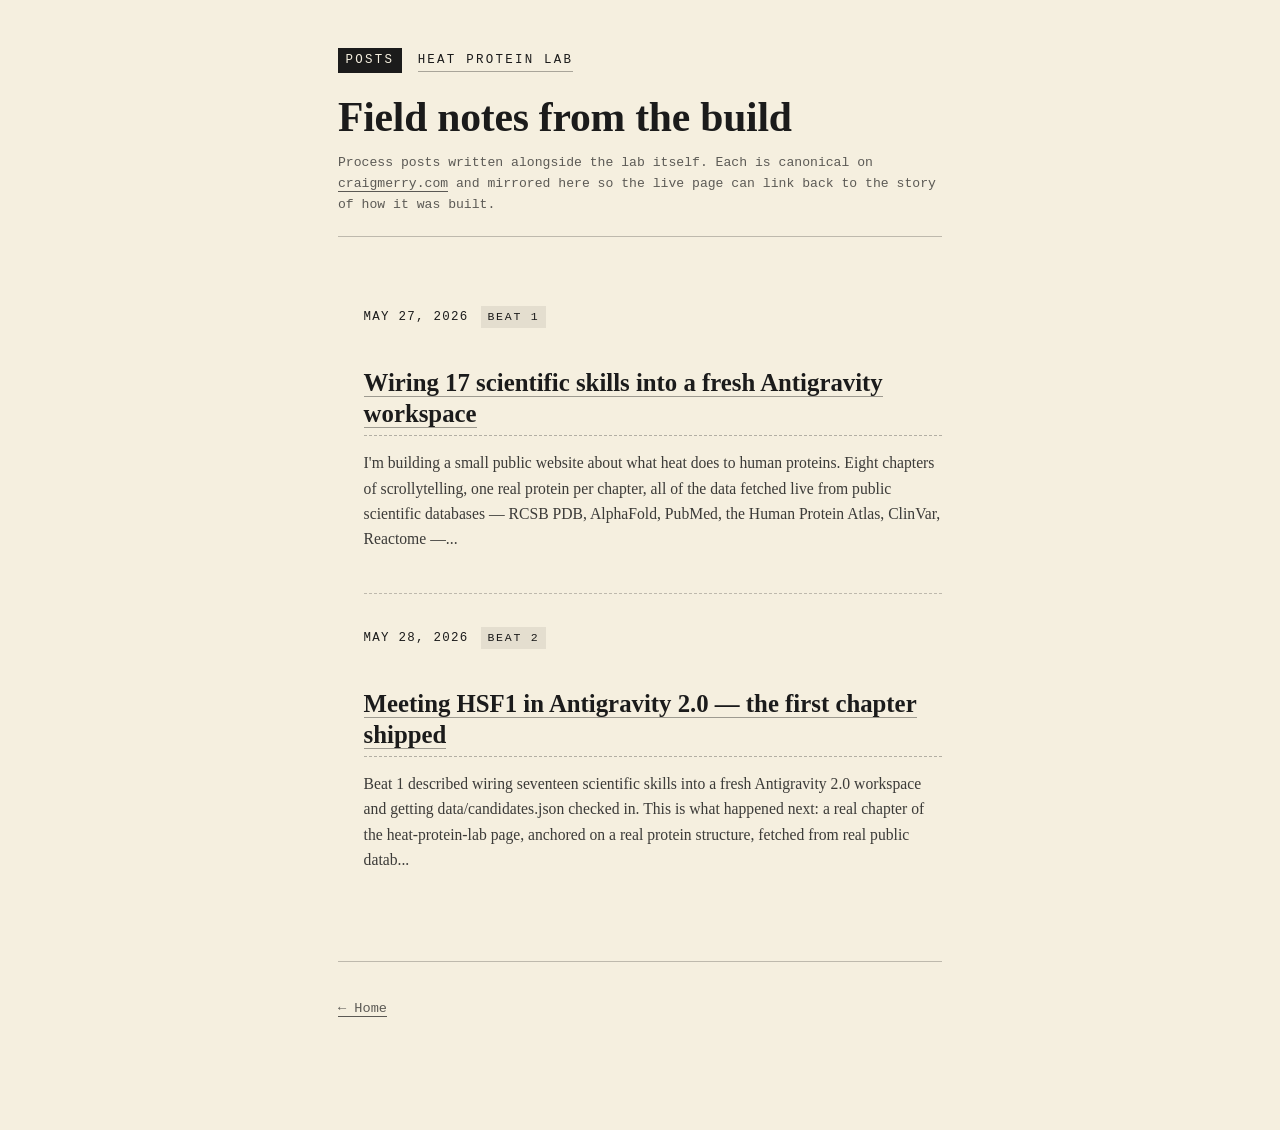
==== posts/index.html @ 75d82271 "site: cross-post blog route at /posts/ mirroring Beat 1 + Beat 2 - scripts/render_posts.py renders D" ====
<!doctype html>
<html lang="en">
  <head>
    <meta charset="utf-8" />
    <meta name="viewport" content="width=device-width, initial-scale=1" />
    <meta name="description" content="DevRel posts written alongside the Heat Protein Lab build — process notes mirrored from craigmerry.com." />
    <meta name="color-scheme" content="light" />
    <title>Posts — Heat Protein Lab</title>
    <link rel="canonical" href="https://heat-protein-lab.pages.dev/posts/" />
    <link rel="icon" type="image/svg+xml" href="/favicon.svg" />
    <link rel="stylesheet" href="/src/styles.css" />
    <link rel="stylesheet" href="/src/post.css" />
  </head>
  <body class="post post--index">
    <header class="post-header">
      <div class="post-header__row">
        <span class="post-header__plate">Posts</span>
        <a class="post-header__home" href="/">Heat Protein Lab</a>
      </div>
      <h1 class="post-title">Field notes from the build</h1>
      <p class="post-meta">
        Process posts written alongside the lab itself. Each is canonical on
        <a href="https://craigmerry.com/blog/">craigmerry.com</a> and mirrored
        here so the live page can link back to the story of how it was built.
      </p>
    </header>

    <article class="post-body">
      <ol class="post-index">
        <li><time datetime="2026-05-27">May 27, 2026</time><span class="post-index__beat">Beat 1</span><h2 class="post-index__title"><a href="/posts/2026-05-25-wiring-17-scientific-skills/">Wiring 17 scientific skills into a fresh Antigravity workspace</a></h2><p class="post-index__excerpt">I&#x27;m building a small public website about what heat does to human proteins. Eight chapters of scrollytelling, one real protein per chapter, all of the data fetched live from public scientific databases — RCSB PDB, AlphaFold, PubMed, the Human Protein Atlas, ClinVar, Reactome —...</p></li>
        <li><time datetime="2026-05-28">May 28, 2026</time><span class="post-index__beat">Beat 2</span><h2 class="post-index__title"><a href="/posts/2026-05-26-meeting-hsf1/">Meeting HSF1 in Antigravity 2.0 — the first chapter shipped</a></h2><p class="post-index__excerpt">Beat 1 described wiring seventeen scientific skills into a fresh Antigravity 2.0 workspace and getting data/candidates.json checked in. This is what happened next: a real chapter of the heat-protein-lab page, anchored on a real protein structure, fetched from real public datab...</p></li>
      </ol>
    </article>

    <footer class="post-footer">
      <p class="post-footer__nav">
        <a href="/">← Home</a>
      </p>
    </footer>
  </body>
</html>
---- src/styles.css ----
/*
 * heat-protein-lab — design tokens + Chapter 1 layout.
 * Tokens follow DESIGN.md. Phase 1 scaffolds Chapter 0 hero + Chapter 1.
 */

:root {
  /* Heat ramp (DESIGN.md § Visual system) */
  --paper: #f5efdf;
  --paper-edge: #e9e0c8;
  --ink: #1b1b1b;
  --ink-soft: #3d3a33;
  --ink-faint: #8a8275;
  --rule: #221a15;

  --heat-37: #4f6b7a;
  --heat-38: #6e7c73;
  --heat-39: #b8a04f;
  --heat-40: #c97a2b;
  --heat-41: #b23a1f;
  --heat-42: #7f1414;
  --heat-44: #1b0707;

  --accent-link: var(--heat-42);
  --accent-link-hover: var(--heat-41);
  --surface-card: #fbf6e8;
  --surface-viewer: #0f1217;

  /* Type */
  --font-display: "GT Sectra Display", "Spectral", "Charter", Georgia, serif;
  --font-body: "Spectral", "Charter", Georgia, serif;
  --font-mono: "IBM Plex Mono", "JetBrains Mono", ui-monospace, "SF Mono",
    Menlo, monospace;
  --font-ui: "Inter", system-ui, -apple-system, "Segoe UI", sans-serif;

  /* Layout */
  --reading-max: 64ch;
  --gutter: clamp(1rem, 4vw, 2rem);
  --section-gap-y: clamp(96px, 12vw, 192px);
  --temp-strip-height: 4px;
}

@media (prefers-reduced-motion: reduce) {
  *,
  *::before,
  *::after {
    animation-duration: 0.01ms !important;
    animation-iteration-count: 1 !important;
    transition-duration: 0.01ms !important;
    scroll-behavior: auto !important;
  }
}

*,
*::before,
*::after {
  box-sizing: border-box;
}

html {
  background: var(--paper);
  color: var(--ink);
  font-family: var(--font-body);
  font-size: 16px;
  line-height: 1.65;
  text-rendering: optimizeLegibility;
  -webkit-font-smoothing: antialiased;
  scroll-behavior: smooth;
}

/* ---------- Skip to content (keyboard accessibility) ---------- */
.skip-link {
  position: absolute;
  top: -100px;
  left: 8px;
  background: var(--ink);
  color: var(--paper);
  padding: 0.5rem 1rem;
  font-family: var(--font-ui);
  font-size: 0.9rem;
  text-decoration: none;
  border-radius: 2px;
  z-index: 200;
  transition: top 240ms cubic-bezier(0.4, 0, 0.2, 1);
}
.skip-link:focus {
  top: 8px;
  outline: 2px solid var(--heat-39);
  outline-offset: 2px;
}

body {
  margin: 0;
  min-height: 100vh;
  font-size: clamp(1.0625rem, 0.95rem + 0.4vw, 1.1875rem);
}

main {
  display: block;
}

a {
  color: var(--accent-link);
  text-decoration: underline;
  text-underline-offset: 2px;
}
a:hover,
a:focus-visible {
  color: var(--accent-link-hover);
}

.mono {
  font-family: var(--font-mono);
  font-size: 0.92em;
  letter-spacing: 0.01em;
}

/* ---------- Persistent global UI: temperature strip ---------- */

.temp-strip {
  position: fixed;
  top: 0;
  left: 0;
  right: 0;
  height: var(--temp-strip-height);
  background: var(--paper-edge);
  z-index: 100;
  pointer-events: none;
}

.temp-strip__fill {
  height: 100%;
  width: var(--fill-width, 5%);
  background: var(--heat-37);
  transition: width 240ms cubic-bezier(0.4, 0, 0.2, 1),
    background 240ms cubic-bezier(0.4, 0, 0.2, 1);
}

.temp-strip__readout {
  position: fixed;
  top: calc(var(--temp-strip-height) + 6px);
  right: var(--gutter);
  font-family: var(--font-mono);
  font-size: 0.75rem;
  color: var(--ink-soft);
  z-index: 100;
  pointer-events: none;
  letter-spacing: 0.04em;
  text-transform: uppercase;
}

/* ---------- Plate corner badge ---------- */

.plate-corner {
  position: fixed;
  bottom: 16px;
  right: var(--gutter);
  font-family: var(--font-mono);
  font-size: 0.75rem;
  letter-spacing: 0.08em;
  text-transform: uppercase;
  color: var(--ink-soft);
  background: var(--surface-card);
  border: 1px solid var(--paper-edge);
  padding: 6px 10px;
  border-radius: 2px;
  z-index: 90;
  user-select: none;
  pointer-events: none;
}

@media (max-width: 480px) {
  .plate-corner {
    display: none;
  }
}

/* ---------- Chapter shell ---------- */

.chapter {
  min-height: 100vh;
  padding: var(--section-gap-y) var(--gutter);
  display: flex;
  align-items: center;
  border-bottom: 1px solid transparent;
}

.chapter:not(:last-of-type) {
  border-bottom-color: var(--paper-edge);
}

.chapter__inner {
  width: 100%;
  max-width: 1440px;
  margin: 0 auto;
  display: grid;
  grid-template-columns: 1fr;
  gap: clamp(24px, 4vw, 48px);
}

@media (min-width: 1024px) {
  .chapter__inner {
    grid-template-columns: 20% minmax(0, 50%) minmax(0, 30%);
    gap: clamp(32px, 4vw, 64px);
    align-items: start;
  }
}

.chapter__inner--stub {
  grid-template-columns: 1fr;
  text-align: left;
  max-width: 80ch;
}

/* Hero chapter is type-only; collapse columns */
.chapter--hero .chapter__inner {
  grid-template-columns: 1fr;
  max-width: 80ch;
}

.eyebrow {
  font-family: var(--font-mono);
  font-size: 0.8125rem;
  letter-spacing: 0.12em;
  text-transform: uppercase;
  color: var(--ink-soft);
  margin: 0 0 1rem 0;
}

.chapter__title {
  font-family: var(--font-display);
  font-weight: 500;
  line-height: 1.05;
  letter-spacing: -0.01em;
  margin: 0 0 1.25rem 0;
  font-size: clamp(1.75rem, 1.2rem + 2vw, 2.625rem);
  color: var(--ink);
}

.chapter__title--hero {
  font-size: clamp(4rem, 3rem + 6vw, 7rem);
  letter-spacing: -0.02em;
  margin-top: 0.5rem;
}

.rule {
  border: 0;
  border-top: 1px solid var(--rule);
  margin: 1.5rem 0 1.5rem 0;
  max-width: 6rem;
}

.lede {
  font-family: var(--font-display);
  font-size: clamp(1.25rem, 1rem + 1vw, 1.5rem);
  line-height: 1.4;
  color: var(--ink);
  margin: 0 0 2rem 0;
  font-style: italic;
}

.body {
  margin: 0 0 1rem 0;
  max-width: var(--reading-max);
}

.body + .body {
  margin-top: 1.25rem;
}

.stub-note {
  color: var(--ink-soft);
  font-style: italic;
}

/* ---------- "What this is not" list ---------- */

.not-list {
  margin: 2rem 0 0 0;
  padding: 1rem 1.25rem;
  border-left: 2px solid var(--rule);
  background: rgba(34, 26, 21, 0.03);
}

.not-list__heading {
  font-family: var(--font-mono);
  font-size: 0.75rem;
  letter-spacing: 0.12em;
  text-transform: uppercase;
  color: var(--ink-soft);
  margin: 0 0 0.5rem 0;
}

.not-list ul {
  margin: 0;
  padding: 0;
  list-style: none;
}

.not-list li {
  font-family: var(--font-mono);
  font-size: 0.92rem;
  color: var(--ink-soft);
  padding: 0.2rem 0;
}

.not-list li::before {
  content: "—";
  color: var(--ink-faint);
  margin-right: 0.6em;
}

/* ---------- Chapter 1 layout pieces ---------- */

.marginalia {
  font-size: 0.9rem;
  color: var(--ink-soft);
}

.marginalia .eyebrow {
  margin-bottom: 0.5rem;
}

.margin-temp {
  font-family: var(--font-mono);
  margin: 0 0 1.5rem 0;
  color: var(--ink-soft);
  letter-spacing: 0.03em;
}

.badge {
  border-top: 1px solid var(--paper-edge);
  border-bottom: 1px solid var(--paper-edge);
  padding: 1rem 0;
  margin-top: 1.5rem;
}

.badge__label {
  font-family: var(--font-mono);
  font-size: 0.75rem;
  letter-spacing: 0.1em;
  text-transform: uppercase;
  color: var(--ink-faint);
  margin: 0 0 0.5rem 0;
}

.badge__body {
  margin: 0 0 0.5rem 0;
  font-size: 0.95rem;
  color: var(--ink);
}

.badge__source {
  margin: 0;
  font-family: var(--font-mono);
  font-size: 0.7rem;
  color: var(--ink-faint);
  letter-spacing: 0.04em;
}

.reading {
  /* explicit max-width to enforce 64ch even at large viewports */
  max-width: var(--reading-max);
}

.figure {
  display: flex;
  justify-content: flex-start;
}

/* Sticky figure on desktop — protein stays visible while reading body text */
@media (min-width: 1024px) {
  .figure {
    position: sticky;
    top: calc(var(--temp-strip-height) + 32px);
    align-self: start;
  }
}

/* Two-figure stack (Ch 2: schematic + viewer) */
.figure--stacked {
  flex-direction: column;
  gap: 24px;
  width: 100%;
}

/* ---------- Schematic card (Ch 2 monomer -> trimer diagram) ---------- */

.schematic-card {
  margin: 0;
  width: 100%;
  max-width: 360px;
  background: var(--surface-card);
  border: 1px solid var(--paper-edge);
  border-radius: 4px;
  padding: 12px 16px 8px;
}

.schematic-banner {
  font-family: var(--font-mono);
  font-size: 0.65rem;
  letter-spacing: 0.12em;
  text-transform: uppercase;
  color: var(--heat-41);
  margin: 0 0 8px 0;
  text-align: center;
  border-bottom: 1px dashed var(--heat-41);
  padding-bottom: 6px;
}

.schematic {
  display: block;
  width: 100%;
  height: auto;
  margin: 0 auto;
}

.schematic__label {
  font-family: var(--font-mono);
  font-size: 9px;
  letter-spacing: 0.04em;
  fill: var(--ink);
}

.schematic__sublabel {
  font-family: var(--font-mono);
  font-size: 8px;
  letter-spacing: 0.04em;
  fill: var(--ink-faint);
}

.schematic__heat {
  fill: var(--heat-41);
  text-transform: uppercase;
  letter-spacing: 0.08em;
}

.schematic-caption {
  margin: 4px 0 0 0;
  font-family: var(--font-mono);
  font-size: 0.7rem;
  color: var(--ink-faint);
  text-align: center;
}

/* Compact variant of the viewer card for when it's stacked below a schematic */
.viewer-card--compact .viewer {
  aspect-ratio: 4 / 3;
}

/* ---------- Chapter 4 centerpiece: scroll-driven denaturation ---------- */

.chapter--centerpiece {
  /* Tall section so we have scroll budget for the sticky stage */
  min-height: 250vh;
  padding: 0 var(--gutter);
  display: block;
  align-items: stretch;
  border-bottom: 1px solid var(--paper-edge);
}

.ch4-sticky {
  position: sticky;
  top: 0;
  height: 100vh;
  display: flex;
  align-items: center;
  justify-content: center;
  padding-top: calc(var(--temp-strip-height) + 16px);
  padding-bottom: 16px;
}

.ch4-stage {
  width: 100%;
  max-width: 1200px;
  display: flex;
  flex-direction: column;
  align-items: center;
}

.ch4-eyebrow {
  margin: 0 0 8px 0;
  text-align: center;
}

.ch4-banner {
  font-family: var(--font-mono);
  font-size: 0.78rem;
  letter-spacing: 0.12em;
  text-transform: uppercase;
  color: var(--paper);
  background: var(--heat-41);
  padding: 6px 16px;
  border-radius: 2px;
  margin: 0 0 14px 0;
  text-align: center;
}

.chapter__title--centerpiece {
  font-size: clamp(2rem, 1.3rem + 2.4vw, 3rem);
  text-align: center;
  margin: 0 0 18px 0;
}

.ch4-row {
  display: grid;
  grid-template-columns: 1fr;
  gap: 24px;
  width: 100%;
  align-items: center;
}

@media (min-width: 1024px) {
  .ch4-row {
    grid-template-columns: minmax(0, 1fr) minmax(0, 360px);
  }
}

.viewer-card--centerpiece {
  margin: 0;
  width: 100%;
  max-width: 560px;
  justify-self: center;
}

.viewer-card--centerpiece .viewer {
  aspect-ratio: 1 / 1;
}

.ch4-side {
  display: flex;
  flex-direction: column;
  gap: 14px;
}

.ch4-temp-readout {
  display: flex;
  align-items: baseline;
  gap: 6px;
  justify-content: center;
}

.ch4-temp-value {
  font-family: var(--font-display);
  font-size: clamp(2.5rem, 2rem + 2vw, 3.6rem);
  line-height: 1;
  color: var(--ink);
  font-variant-numeric: tabular-nums;
  transition: color 240ms cubic-bezier(0.4, 0, 0.2, 1);
}

.ch4-temp-unit {
  font-family: var(--font-display);
  font-size: clamp(1.25rem, 1rem + 0.8vw, 1.6rem);
  color: var(--ink-soft);
}

.ch4-tm-marker {
  text-align: center;
  font-family: var(--font-mono);
  font-size: 0.78rem;
  letter-spacing: 0.06em;
  color: var(--ink-soft);
  border-top: 1px dashed var(--rule);
  padding-top: 6px;
}

.ch4-metrics {
  display: flex;
  flex-direction: column;
  gap: 10px;
}

.metric {
  display: flex;
  flex-direction: column;
  gap: 4px;
}

.metric__row {
  display: flex;
  justify-content: space-between;
  align-items: baseline;
  font-size: 0.82rem;
}

.metric__label {
  font-family: var(--font-mono);
  color: var(--ink-soft);
  letter-spacing: 0.02em;
}

.metric__value {
  color: var(--ink);
  font-variant-numeric: tabular-nums;
}

.metric__bar {
  height: 4px;
  background: var(--paper-edge);
  border-radius: 2px;
  overflow: hidden;
}

.metric__bar-fill {
  height: 100%;
  width: 0%;
  background: var(--heat-37);
  transition: width 240ms cubic-bezier(0.4, 0, 0.2, 1),
    background 240ms cubic-bezier(0.4, 0, 0.2, 1);
}

.ch4-side-note {
  margin: 4px 0 0 0;
  font-family: var(--font-body);
  font-size: 0.85rem;
  line-height: 1.5;
  color: var(--ink-soft);
  font-style: italic;
}

.chapter--ch4-outro .chapter__inner {
  grid-template-columns: 1fr;
  justify-items: center;
}

.chapter--ch4-outro {
  min-height: auto;
  padding-top: 96px;
  padding-bottom: 96px;
}

.reading--centerpiece-outro {
  max-width: var(--reading-max);
}

@media (prefers-reduced-motion: reduce) {
  .ch4-sticky {
    position: static;
    height: auto;
    padding-top: 32px;
    padding-bottom: 32px;
  }
  .chapter--centerpiece {
    min-height: auto;
  }
}

/* ---------- Chapter 5: HPA tissue heatmap ---------- */

.figure--heatmap {
  flex-direction: column;
  width: 100%;
}

.heatmap-card {
  margin: 0;
  width: 100%;
  background: var(--surface-card);
  border: 1px solid var(--paper-edge);
  border-radius: 4px;
  padding: 14px 14px 12px;
}

.heatmap {
  display: grid;
  /* tissue label | three gene cells */
  grid-template-columns: minmax(0, 1fr) 36px 36px 36px;
  gap: 2px 8px;
  align-items: center;
  font-family: var(--font-mono);
  font-size: 0.72rem;
  color: var(--ink);
  width: 100%;
}

.heatmap__loading {
  grid-column: 1 / -1;
  margin: 0;
  color: var(--ink-faint);
  font-style: italic;
  font-family: var(--font-body);
  padding: 1rem 0;
  text-align: center;
}

.heatmap__header {
  display: contents;
}
.heatmap__header > * {
  font-size: 0.72rem;
  letter-spacing: 0.06em;
  text-transform: uppercase;
  color: var(--ink-soft);
  padding-bottom: 6px;
  border-bottom: 1px solid var(--paper-edge);
  text-align: center;
}
.heatmap__header > .heatmap__corner {
  text-align: left;
}

.heatmap__tissue {
  text-align: left;
  padding: 3px 0;
  color: var(--ink);
  letter-spacing: 0.02em;
  /* Wrap long tissue names gracefully */
  overflow-wrap: anywhere;
}

.heatmap__cell {
  width: 100%;
  height: 22px;
  border-radius: 2px;
  display: grid;
  place-items: center;
  font-family: var(--font-mono);
  font-size: 0.62rem;
  letter-spacing: 0.04em;
  border: 1px solid transparent;
  background: var(--paper-edge);
  color: var(--ink-faint);
}

/* Four expression-level steps mapped onto a single warm ramp */
.heatmap__cell[data-level="high"] {
  background: var(--heat-41);
  color: var(--paper);
  font-weight: 600;
}
.heatmap__cell[data-level="medium"] {
  background: var(--heat-40);
  color: var(--paper);
}
.heatmap__cell[data-level="low"] {
  background: #e8c896;
  color: var(--ink-soft);
}
.heatmap__cell[data-level="not detected"] {
  background: var(--paper);
  color: var(--ink-faint);
  border: 1px dashed var(--paper-edge);
}
.heatmap__cell[data-level="n/a"] {
  background: transparent;
  color: var(--ink-faint);
}

.heatmap__group-break {
  grid-column: 1 / -1;
  border-top: 1px dashed var(--paper-edge);
  margin-top: 6px;
  padding-top: 2px;
  font-family: var(--font-mono);
  font-size: 0.65rem;
  letter-spacing: 0.08em;
  text-transform: uppercase;
  color: var(--ink-faint);
}

.heatmap-caption {
  margin: 12px 0 0 0;
  font-family: var(--font-body);
  font-size: 0.78rem;
  font-style: italic;
  color: var(--ink-soft);
  text-align: center;
}

/* ---------- Chapter 6: ClinVar variant cards ---------- */

.chapter--variants .chapter__inner--variants {
  /* Top section: marginalia + reading body only (no figure column).
     Variant grid sits as a full-width block beneath. */
  grid-template-columns: 1fr;
}

@media (min-width: 1024px) {
  .chapter--variants .chapter__inner--variants {
    grid-template-columns: 20% minmax(0, 60%);
    justify-content: start;
  }
}

.ch6-warning {
  margin: 1.5rem 0 0 0;
  padding: 14px 18px;
  background: rgba(178, 58, 31, 0.08);
  border-left: 3px solid var(--heat-41);
  font-family: var(--font-body);
  font-size: 0.95rem;
  color: var(--ink);
  font-style: italic;
}

.variant-grid {
  display: grid;
  grid-template-columns: 1fr;
  gap: 14px;
  margin: 32px auto 0;
  max-width: 1440px;
  padding: 0 var(--gutter);
}

@media (min-width: 720px) {
  .variant-grid {
    grid-template-columns: repeat(2, 1fr);
  }
}
@media (min-width: 1100px) {
  .variant-grid {
    grid-template-columns: repeat(3, 1fr);
  }
}

.variant-grid__loading {
  grid-column: 1 / -1;
  text-align: center;
  color: var(--ink-faint);
  font-style: italic;
  padding: 2rem 0;
}

.variant-card {
  background: var(--surface-card);
  border: 1px solid var(--paper-edge);
  border-radius: 4px;
  padding: 14px 16px 16px;
  display: flex;
  flex-direction: column;
  gap: 8px;
  font-size: 0.85rem;
  line-height: 1.4;
}

.variant-card__row {
  display: flex;
  justify-content: space-between;
  align-items: baseline;
  gap: 10px;
}

.variant-card__gene {
  font-family: var(--font-mono);
  font-size: 1.05rem;
  font-weight: 600;
  letter-spacing: 0.04em;
  color: var(--ink);
}

.variant-card__pill {
  font-family: var(--font-mono);
  font-size: 0.68rem;
  letter-spacing: 0.08em;
  text-transform: uppercase;
  padding: 3px 9px;
  border-radius: 2px;
  background: var(--paper-edge);
  color: var(--ink-soft);
  white-space: nowrap;
}

.variant-card__pill[data-sig="pathogenic"] {
  background: var(--heat-42);
  color: var(--paper);
}
.variant-card__pill[data-sig="likely-pathogenic"] {
  background: var(--heat-41);
  color: var(--paper);
}
.variant-card__pill[data-sig="vus"] {
  background: var(--heat-39);
  color: var(--ink);
}
.variant-card__pill[data-sig="benign"] {
  background: var(--heat-37);
  color: var(--paper);
}
.variant-card__pill[data-sig="conflicting"] {
  background: var(--ink-faint);
  color: var(--paper);
}

.variant-card__hgvs {
  font-family: var(--font-mono);
  font-size: 0.82rem;
  color: var(--ink);
  word-break: break-word;
  overflow-wrap: anywhere;
}

.variant-card__protein {
  font-family: var(--font-mono);
  color: var(--ink-soft);
  font-size: 0.8rem;
}

.variant-card__coord {
  font-family: var(--font-mono);
  color: var(--ink-faint);
  font-size: 0.75rem;
}

.variant-card__stars {
  display: flex;
  align-items: center;
  gap: 6px;
  font-family: var(--font-mono);
  font-size: 0.7rem;
  color: var(--ink-faint);
  letter-spacing: 0.04em;
  text-transform: uppercase;
}

.variant-card__stars-glyph {
  letter-spacing: 0.1em;
  color: var(--heat-39);
  font-size: 0.9rem;
}

.variant-card__citations {
  font-size: 0.78rem;
  color: var(--ink-soft);
  display: flex;
  flex-wrap: wrap;
  gap: 4px 8px;
  align-items: baseline;
}
.variant-card__citations-label {
  font-family: var(--font-mono);
  font-size: 0.65rem;
  letter-spacing: 0.08em;
  text-transform: uppercase;
  color: var(--ink-faint);
}

.variant-card__link {
  margin-top: auto;
  font-family: var(--font-mono);
  font-size: 0.7rem;
  color: var(--accent-link);
}

/* ---------- Chapter 7: Reactome full-bleed pathway ---------- */

.chapter--pathway {
  /* Override the 3-column shell: this chapter is figure-first. */
  display: block;
  padding-top: var(--section-gap-y);
  padding-bottom: var(--section-gap-y);
}

.chapter--pathway__head {
  max-width: 80ch;
  margin: 0 auto 32px;
  text-align: center;
}

.chapter__title--centered {
  text-align: center;
}

.pathway-fullbleed {
  margin: 0 auto;
  max-width: 1440px;
  padding: 0;
  width: 100%;
}

.pathway-card-fullbleed {
  background: var(--paper);
  border: 1px solid var(--paper-edge);
  border-radius: 4px;
  padding: 8px;
  box-shadow: 0 12px 36px -16px rgba(34, 26, 21, 0.25),
    0 1px 0 var(--paper-edge);
  overflow: auto;            /* horizontal scroll on small screens */
  -webkit-overflow-scrolling: touch;
}

.pathway-image {
  display: block;
  width: 100%;
  height: auto;
  min-width: 720px;          /* keep labels legible; user scrolls horizontally if narrower */
  max-width: 100%;
  background: var(--paper);
}

@media (min-width: 720px) {
  .pathway-image {
    min-width: 0;
  }
}

.pathway-fullbleed-caption {
  margin: 14px auto 0;
  max-width: 80ch;
  text-align: center;
  font-family: var(--font-body);
  font-size: 0.82rem;
  font-style: italic;
  color: var(--ink-soft);
  line-height: 1.5;
  padding: 0 var(--gutter);
}

.chapter--pathway__body {
  margin-top: 40px;
}

.chapter--pathway__body .chapter__inner {
  grid-template-columns: 1fr;
  justify-items: center;
}

.reading--pathway {
  max-width: var(--reading-max);
}

/* ---------- Chapter 8: WBGT -> core temperature bridge ---------- */

.chapter--bridge {
  display: block;
  padding-top: var(--section-gap-y);
  padding-bottom: var(--section-gap-y);
}

.chapter__inner--bridge {
  grid-template-columns: 1fr;
  max-width: 1200px;
  margin: 0 auto;
}

.bridge-head {
  max-width: 80ch;
  margin: 0 auto 32px;
  text-align: center;
}

.bridge-intro {
  margin: 0 auto 1rem;
  max-width: var(--reading-max);
  text-align: left;
}

.ch8-warning {
  margin: 1rem auto 0;
  max-width: var(--reading-max);
  padding: 12px 16px;
  background: rgba(178, 58, 31, 0.08);
  border-left: 3px solid var(--heat-41);
  font-family: var(--font-body);
  font-size: 0.95rem;
  color: var(--ink);
  font-style: italic;
  text-align: left;
}

.bridge-pane {
  display: grid;
  grid-template-columns: 1fr;
  gap: 32px;
  margin-top: 24px;
}

@media (min-width: 880px) {
  .bridge-pane {
    grid-template-columns: minmax(0, 320px) minmax(0, 1fr);
    align-items: start;
  }
}

.bridge-controls {
  background: var(--surface-card);
  border: 1px solid var(--paper-edge);
  border-radius: 4px;
  padding: 16px 18px;
  display: flex;
  flex-direction: column;
  gap: 16px;
}

.bridge-input {
  display: grid;
  grid-template-columns: 1fr auto;
  align-items: baseline;
  gap: 4px 8px;
}

.bridge-input label {
  grid-column: 1 / -1;
  font-family: var(--font-mono);
  font-size: 0.72rem;
  letter-spacing: 0.08em;
  text-transform: uppercase;
  color: var(--ink-soft);
}

.bridge-input input[type="range"] {
  width: 100%;
  grid-column: 1 / 2;
  accent-color: var(--heat-41);
}

.bridge-input output {
  font-family: var(--font-mono);
  font-size: 0.9rem;
  color: var(--ink);
  text-align: right;
  min-width: 3.5em;
}

.bridge-input select {
  grid-column: 1 / -1;
  font-family: var(--font-mono);
  font-size: 0.85rem;
  padding: 6px 8px;
  background: var(--paper);
  border: 1px solid var(--paper-edge);
  border-radius: 2px;
  color: var(--ink);
}

.bridge-readout {
  border-top: 1px dashed var(--paper-edge);
  margin: 4px 0 0 0;
  padding-top: 10px;
  display: flex;
  flex-direction: column;
  gap: 2px;
}

.bridge-readout__label {
  font-family: var(--font-mono);
  font-size: 0.68rem;
  letter-spacing: 0.08em;
  text-transform: uppercase;
  color: var(--ink-faint);
}

.bridge-readout__value {
  font-family: var(--font-display);
  font-size: 1.85rem;
  line-height: 1;
  color: var(--ink);
  font-variant-numeric: tabular-nums;
}

.bridge-state {
  margin: 0;
  font-family: var(--font-mono);
  font-size: 0.78rem;
  color: var(--ink-soft);
  font-style: italic;
}

.bridge-state[data-strain="extreme"] {
  color: var(--heat-42);
  font-weight: 600;
  font-style: normal;
}

.bridge-state[data-strain="high"] {
  color: var(--heat-41);
}

.bridge-chart-wrap {
  display: flex;
  flex-direction: column;
  gap: 8px;
}

.bridge-chart {
  width: 100%;
  height: auto;
  background: var(--surface-card);
  border: 1px solid var(--paper-edge);
  border-radius: 4px;
}

.bridge-chart-caption {
  margin: 0;
  font-family: var(--font-body);
  font-size: 0.78rem;
  color: var(--ink-soft);
  font-style: italic;
  text-align: center;
}

.bridge-chart .axis-line {
  stroke: var(--rule);
  stroke-width: 1;
}
.bridge-chart .axis-label {
  font-family: var(--font-mono);
  font-size: 9px;
  letter-spacing: 0.04em;
  fill: var(--ink-soft);
}
.bridge-chart .threshold-line {
  stroke: var(--ink-faint);
  stroke-width: 1;
  stroke-dasharray: 4 4;
}
.bridge-chart .threshold-label {
  font-family: var(--font-mono);
  font-size: 9px;
  fill: var(--ink-faint);
}
.bridge-chart .curve {
  fill: none;
  stroke: var(--heat-41);
  stroke-width: 2.5;
  stroke-linecap: round;
  stroke-linejoin: round;
}
.bridge-chart .crossing-dot {
  fill: var(--heat-42);
  stroke: var(--paper);
  stroke-width: 1.5;
}

.colophon-extra {
  margin-top: 64px;
  padding-top: 32px;
  border-top: 1px solid var(--paper-edge);
}

.chapter--bridge .colophon-extra .chapter__inner {
  grid-template-columns: 1fr;
  justify-items: center;
}

.reading--colophon {
  max-width: var(--reading-max);
  text-align: center;
}

/* ---------- Pathway snippet (Ch 3 mini-Reactome) ---------- */

.pathway-snippet {
  margin: 0;
  width: 100%;
  max-width: 360px;
  background: var(--surface-card);
  border: 1px solid var(--paper-edge);
  border-radius: 4px;
  padding: 12px 16px 12px;
}

.pathway-svg {
  display: block;
  width: 100%;
  height: auto;
  margin: 0 auto;
}

.pathway-label {
  font-family: var(--font-mono);
  font-size: 10px;
  letter-spacing: 0.04em;
  fill: var(--ink);
}

.pathway-label--inverted {
  fill: var(--paper);
  font-weight: 600;
}

.pathway-sublabel {
  font-family: var(--font-mono);
  font-size: 8px;
  letter-spacing: 0.04em;
  fill: var(--ink-faint);
}

.pathway-caption {
  margin: 8px 0 0 0;
  font-family: var(--font-body);
  font-size: 0.78rem;
  line-height: 1.45;
  color: var(--ink-soft);
  font-style: italic;
}

.pathway-caption .mono {
  font-style: normal;
  font-size: 0.85em;
  color: var(--ink);
}

/* ---------- Protein viewer card ---------- */

.viewer-card {
  margin: 0;
  width: 100%;
  max-width: 360px;
  background: var(--surface-viewer);
  border-radius: 4px;
  overflow: hidden;
  box-shadow: 0 6px 24px -8px rgba(34, 26, 21, 0.25),
    0 1px 0 var(--paper-edge);
  transition: box-shadow 240ms cubic-bezier(0.4, 0, 0.2, 1),
    transform 240ms cubic-bezier(0.4, 0, 0.2, 1);
}

.viewer-card:hover {
  box-shadow: 0 10px 32px -8px rgba(34, 26, 21, 0.32),
    0 1px 0 var(--paper-edge);
  transform: translateY(-1px);
}

.viewer {
  position: relative;
  width: 100%;
  aspect-ratio: 1 / 1;
  background: var(--surface-viewer);
  overflow: hidden;
}

.viewer canvas {
  display: block;
}

.viewer__loading {
  position: absolute;
  inset: 0;
  display: grid;
  place-items: center;
  margin: 0;
  font-family: var(--font-mono);
  font-size: 0.75rem;
  color: #d9d2bb;
  letter-spacing: 0.08em;
  text-transform: uppercase;
  pointer-events: none;
}

.viewer-card__caption {
  display: flex;
  justify-content: space-between;
  align-items: center;
  gap: 1rem;
  padding: 8px 12px;
  background: var(--surface-viewer);
  color: #d9d2bb;
  font-family: var(--font-mono);
  font-size: 0.7rem;
  letter-spacing: 0.04em;
}

.viewer-card__pdb-link {
  color: #d9d2bb;
  text-decoration: none;
  border-bottom: 1px solid transparent;
  transition: border-color 160ms ease, color 160ms ease;
}
.viewer-card__pdb-link:hover,
.viewer-card__pdb-link:focus-visible {
  color: #f5efdf;
  border-bottom-color: #d9d2bb;
}

.viewer-card__source {
  color: #8d8674;
}

/* ---------- Citation block ---------- */

.citations {
  margin-top: 2rem;
  border-top: 1px solid var(--paper-edge);
  padding-top: 1rem;
}

.citations > summary {
  cursor: pointer;
  font-family: var(--font-mono);
  font-size: 0.85rem;
  letter-spacing: 0.04em;
  color: var(--ink-soft);
  list-style: none;
  display: flex;
  justify-content: space-between;
  align-items: center;
}

.citations > summary::after {
  content: "▾";
  color: var(--ink-faint);
  font-size: 0.9em;
  display: inline-block;
  transition: transform 240ms cubic-bezier(0.4, 0, 0.2, 1);
}

.citations[open] > summary::after {
  transform: rotate(180deg);
}

.citations__list {
  list-style: none;
  padding: 1rem 0 0 0;
  margin: 0;
}

.citations__list li {
  padding: 0.85rem 0;
  border-top: 1px solid var(--paper-edge);
  font-size: 0.95rem;
  line-height: 1.55;
}

.citations__list li:first-child {
  border-top: 0;
}

.citation__authors {
  font-style: italic;
  color: var(--ink-soft);
}
.citation__title {
  font-style: italic;
  color: var(--ink);
}
.citation__journal {
  font-variant-caps: small-caps;
  letter-spacing: 0.03em;
  color: var(--ink-soft);
}
.citation__pmid {
  font-family: var(--font-mono);
  font-size: 0.85em;
  margin-left: 0.5em;
}

.citations__loading {
  color: var(--ink-faint);
  font-style: italic;
}

.citations__error {
  color: var(--heat-41);
  font-family: var(--font-mono);
  font-size: 0.85em;
}

/* ---------- Footer / colophon ---------- */

.colophon {
  padding: 2rem var(--gutter) 3rem;
  border-top: 1px solid var(--paper-edge);
  color: var(--ink-faint);
  font-family: var(--font-mono);
  font-size: 0.75rem;
  letter-spacing: 0.04em;
  text-align: center;
}

.colophon p {
  margin: 0.5rem 0;
}

/* ---------- Stub chapter styling (distinguishable from Ch 1) ---------- */

.chapter--stub {
  min-height: 60vh;
}

.chapter--stub .chapter__title {
  font-size: clamp(1.5rem, 1rem + 1.5vw, 2rem);
  color: var(--ink-soft);
}
---- src/post.css ----
/* Surveyor's-notebook post styling. Inherits design tokens from styles.css. */

body.post {
  background: var(--paper, #F5EFDF);
  color: var(--ink, #1B1B1B);
  font-family: "Spectral", "Georgia", "Times New Roman", serif;
  line-height: 1.62;
  max-width: 72ch;
  margin: 0 auto;
  padding: clamp(1.5rem, 5vw, 3rem) clamp(1rem, 4vw, 2.5rem) 6rem;
}

.skip-link {
  position: absolute;
  left: -9999px;
}
.skip-link:focus {
  position: static;
  display: inline-block;
  background: var(--ink);
  color: var(--paper);
  padding: 0.4em 0.8em;
}

.post-header {
  border-bottom: 1px solid color-mix(in srgb, var(--ink) 25%, transparent);
  margin-bottom: 2.5rem;
  padding-bottom: 1.25rem;
}

.post-header__row {
  display: flex;
  align-items: baseline;
  gap: 1rem;
  font-family: "IBM Plex Mono", "Menlo", monospace;
  font-size: 0.78rem;
  letter-spacing: 0.18em;
  text-transform: uppercase;
  margin-bottom: 1.25rem;
  flex-wrap: wrap;
}

.post-header__plate {
  background: var(--ink);
  color: var(--paper);
  padding: 0.2em 0.6em;
}

.post-header__home,
.post-header__index {
  color: var(--ink);
  text-decoration: none;
  border-bottom: 1px solid color-mix(in srgb, var(--ink) 35%, transparent);
}
.post-header__home:hover,
.post-header__index:hover {
  border-bottom-color: var(--ink);
}

.post-title {
  font-size: clamp(1.85rem, 4.2vw, 2.6rem);
  line-height: 1.18;
  font-weight: 600;
  margin: 0 0 0.6rem;
  letter-spacing: -0.005em;
}

.post-meta {
  font-family: "IBM Plex Mono", "Menlo", monospace;
  font-size: 0.82rem;
  color: color-mix(in srgb, var(--ink) 70%, transparent);
  margin: 0;
}
.post-meta a {
  color: inherit;
  border-bottom: 1px solid currentColor;
  text-decoration: none;
}

.post-body {
  font-size: 1.05rem;
}
.post-body p {
  margin: 0 0 1.05rem;
}

.post-body h2 {
  font-family: "Spectral", "Georgia", serif;
  font-weight: 600;
  font-size: 1.55rem;
  margin: 2.5rem 0 0.9rem;
  line-height: 1.25;
  border-bottom: 1px dashed color-mix(in srgb, var(--ink) 30%, transparent);
  padding-bottom: 0.3rem;
}
.post-body h3 {
  font-size: 1.18rem;
  margin: 1.8rem 0 0.6rem;
  font-weight: 600;
}

.post-body a {
  color: var(--ink);
  text-decoration: none;
  border-bottom: 1px solid color-mix(in srgb, var(--ink) 45%, transparent);
}
.post-body a:hover {
  border-bottom-color: var(--ink);
}

.post-body code {
  font-family: "IBM Plex Mono", "Menlo", monospace;
  font-size: 0.92em;
  background: color-mix(in srgb, var(--ink) 6%, var(--paper));
  padding: 0.05em 0.32em;
  border-radius: 2px;
}

.post-body pre {
  background: color-mix(in srgb, var(--ink) 6%, var(--paper));
  border-left: 3px solid color-mix(in srgb, var(--ink) 30%, transparent);
  padding: 0.85rem 1rem;
  overflow-x: auto;
  font-size: 0.88rem;
  line-height: 1.45;
  margin: 1.2rem 0;
}
.post-body pre code {
  background: transparent;
  padding: 0;
}

.post-body blockquote {
  border-left: 3px solid color-mix(in srgb, var(--ink) 35%, transparent);
  margin: 1.2rem 0;
  padding: 0.1rem 0 0.1rem 1rem;
  color: color-mix(in srgb, var(--ink) 80%, transparent);
  font-style: italic;
}

.post-body ul,
.post-body ol {
  padding-left: 1.6rem;
  margin: 0 0 1.05rem;
}
.post-body li {
  margin: 0.25rem 0;
}

.post-body img,
.post-body figure {
  max-width: 100%;
  margin: 1.5rem 0;
}
.post-body figure {
  font-family: "IBM Plex Mono", "Menlo", monospace;
  font-size: 0.78rem;
  color: color-mix(in srgb, var(--ink) 65%, transparent);
}
.post-body figcaption {
  margin-top: 0.4rem;
  letter-spacing: 0.04em;
}

.post-body hr {
  border: 0;
  border-top: 1px dashed color-mix(in srgb, var(--ink) 30%, transparent);
  margin: 2.2rem 0;
}

.post-body .footnote-ref,
.post-body sup {
  font-family: "IBM Plex Mono", "Menlo", monospace;
  font-size: 0.7em;
}

.post-body .footnote,
.post-body div.footnote {
  font-size: 0.85rem;
  border-top: 1px dashed color-mix(in srgb, var(--ink) 30%, transparent);
  margin-top: 2.5rem;
  padding-top: 0.8rem;
}
.post-body .footnote ol {
  padding-left: 1.4rem;
}

.post-footer {
  border-top: 1px solid color-mix(in srgb, var(--ink) 25%, transparent);
  margin-top: 3rem;
  padding-top: 1.25rem;
  font-family: "IBM Plex Mono", "Menlo", monospace;
  font-size: 0.85rem;
  color: color-mix(in srgb, var(--ink) 70%, transparent);
}
.post-footer a {
  color: inherit;
  border-bottom: 1px solid currentColor;
  text-decoration: none;
}
.post-footer__nav {
  margin-top: 1rem;
}

/* Index page */
.post-index {
  list-style: none;
  padding: 0;
  margin: 0;
}
.post-index li {
  padding: 1.5rem 0;
  border-bottom: 1px dashed color-mix(in srgb, var(--ink) 25%, transparent);
}
.post-index li:last-child {
  border-bottom: 0;
}
.post-index time {
  font-family: "IBM Plex Mono", "Menlo", monospace;
  font-size: 0.78rem;
  letter-spacing: 0.1em;
  text-transform: uppercase;
  margin-right: 0.8rem;
}
.post-index__beat {
  display: inline-block;
  font-family: "IBM Plex Mono", "Menlo", monospace;
  font-size: 0.72rem;
  letter-spacing: 0.15em;
  text-transform: uppercase;
  background: color-mix(in srgb, var(--ink) 8%, var(--paper));
  padding: 0.15em 0.55em;
}
.post-index__title {
  font-size: 1.35rem;
  font-weight: 600;
  margin: 0.5rem 0 0.4rem;
}
.post-index__title a {
  color: var(--ink);
  text-decoration: none;
  border-bottom: 1px solid color-mix(in srgb, var(--ink) 40%, transparent);
}
.post-index__excerpt {
  margin: 0;
  font-size: 0.98rem;
  color: color-mix(in srgb, var(--ink) 85%, transparent);
}

@media (max-width: 480px) {
  body.post {
    padding: 1.25rem 1rem 4rem;
  }
  .post-header__row {
    flex-direction: column;
    align-items: flex-start;
    gap: 0.5rem;
  }
}

@media (prefers-reduced-motion: reduce) {
  * { transition: none !important; animation: none !important; }
}
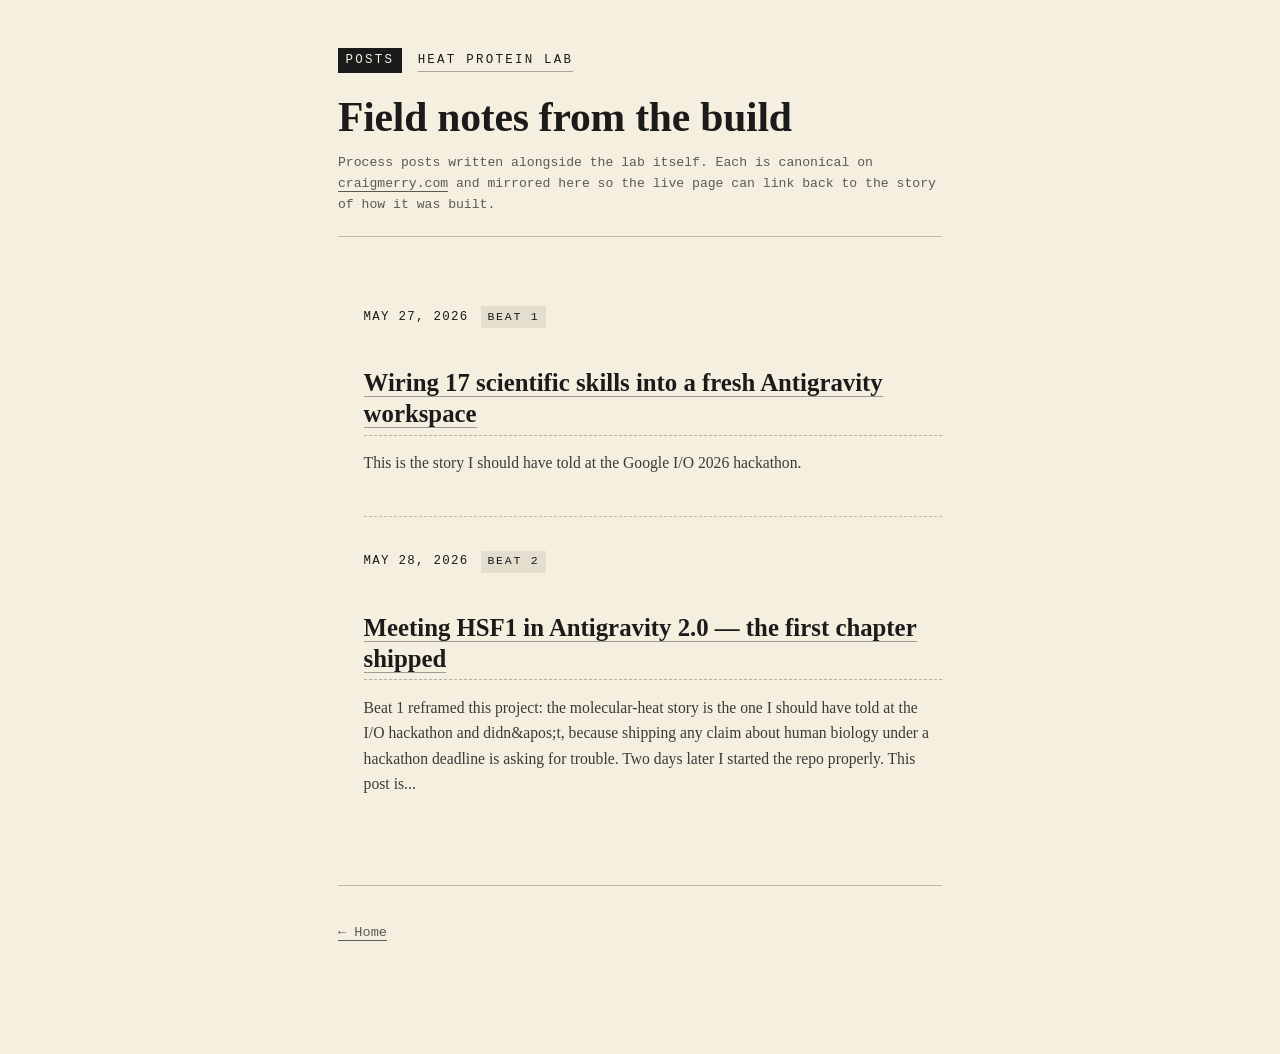
==== commit 747905e3: "devrel: reframe Beat 1+2, capture live-site screenshots, mirror /posts/ DevRel pass 1 (reframe): - B" ====
--- a/posts/index.html
+++ b/posts/index.html
@@ -27,8 +27,8 @@
 
     <article class="post-body">
       <ol class="post-index">
-        <li><time datetime="2026-05-27">May 27, 2026</time><span class="post-index__beat">Beat 1</span><h2 class="post-index__title"><a href="/posts/2026-05-25-wiring-17-scientific-skills/">Wiring 17 scientific skills into a fresh Antigravity workspace</a></h2><p class="post-index__excerpt">I&#x27;m building a small public website about what heat does to human proteins. Eight chapters of scrollytelling, one real protein per chapter, all of the data fetched live from public scientific databases — RCSB PDB, AlphaFold, PubMed, the Human Protein Atlas, ClinVar, Reactome —...</p></li>
-        <li><time datetime="2026-05-28">May 28, 2026</time><span class="post-index__beat">Beat 2</span><h2 class="post-index__title"><a href="/posts/2026-05-26-meeting-hsf1/">Meeting HSF1 in Antigravity 2.0 — the first chapter shipped</a></h2><p class="post-index__excerpt">Beat 1 described wiring seventeen scientific skills into a fresh Antigravity 2.0 workspace and getting data/candidates.json checked in. This is what happened next: a real chapter of the heat-protein-lab page, anchored on a real protein structure, fetched from real public datab...</p></li>
+        <li><time datetime="2026-05-27">May 27, 2026</time><span class="post-index__beat">Beat 1</span><h2 class="post-index__title"><a href="/posts/2026-05-25-wiring-17-scientific-skills/">Wiring 17 scientific skills into a fresh Antigravity workspace</a></h2><p class="post-index__excerpt">This is the story I should have told at the Google I/O 2026 hackathon.</p></li>
+        <li><time datetime="2026-05-28">May 28, 2026</time><span class="post-index__beat">Beat 2</span><h2 class="post-index__title"><a href="/posts/2026-05-26-meeting-hsf1/">Meeting HSF1 in Antigravity 2.0 — the first chapter shipped</a></h2><p class="post-index__excerpt">Beat 1 reframed this project: the molecular-heat story is the one I should have told at the I/O hackathon and didn&amp;apos;t, because shipping any claim about human biology under a hackathon deadline is asking for trouble. Two days later I started the repo properly. This post is...</p></li>
       </ol>
     </article>
 
--- a/src/styles.css
+++ b/src/styles.css
@@ -138,7 +138,7 @@
 .temp-strip__readout {
   position: fixed;
   top: calc(var(--temp-strip-height) + 6px);
-  right: var(--gutter);
+  right: calc(var(--gutter) + 88px); /* leave room for unit-toggle */
   font-family: var(--font-mono);
   font-size: 0.75rem;
   color: var(--ink-soft);
@@ -146,6 +146,57 @@
   pointer-events: none;
   letter-spacing: 0.04em;
   text-transform: uppercase;
+}
+
+/* ---------- Celsius / Fahrenheit toggle ---------- */
+.unit-toggle {
+  position: fixed;
+  top: calc(var(--temp-strip-height) + 6px);
+  right: var(--gutter);
+  z-index: 101;
+  display: inline-flex;
+  align-items: stretch;
+  font-family: var(--font-mono);
+  font-size: 0.72rem;
+  border: 1px solid var(--paper-edge);
+  background: var(--surface-card);
+  border-radius: 999px;
+  overflow: hidden;
+  user-select: none;
+}
+.unit-toggle__btn {
+  appearance: none;
+  border: 0;
+  background: transparent;
+  color: var(--ink-soft);
+  cursor: pointer;
+  padding: 4px 10px;
+  font: inherit;
+  letter-spacing: 0.04em;
+  transition: background 0.14s ease, color 0.14s ease;
+}
+.unit-toggle__btn:hover {
+  color: var(--ink);
+}
+.unit-toggle__btn[aria-pressed="true"] {
+  background: var(--ink);
+  color: var(--paper);
+}
+.unit-toggle__btn:focus-visible {
+  outline: 2px solid var(--heat-39);
+  outline-offset: 2px;
+}
+
+@media (max-width: 480px) {
+  .unit-toggle {
+    font-size: 0.65rem;
+  }
+  .unit-toggle__btn {
+    padding: 4px 8px;
+  }
+  .temp-strip__readout {
+    right: calc(var(--gutter) + 76px);
+  }
 }
 
 /* ---------- Plate corner badge ---------- */
@@ -178,6 +229,7 @@
 
 .chapter {
   min-height: 100vh;
+  min-height: 100dvh;
   padding: var(--section-gap-y) var(--gutter);
   display: flex;
   align-items: center;
@@ -976,15 +1028,94 @@
     0 1px 0 var(--paper-edge);
   overflow: auto;            /* horizontal scroll on small screens */
   -webkit-overflow-scrolling: touch;
-}
-
-.pathway-image {
+  transition: box-shadow 0.18s ease, outline 0.18s ease;
+}
+
+.pathway-card-fullbleed--hover {
+  outline: 2px solid var(--heat-39, #C9A95C);
+  outline-offset: 4px;
+  box-shadow: 0 12px 36px -10px rgba(34, 26, 21, 0.35),
+    0 1px 0 var(--paper-edge);
+}
+
+/* Hint on mobile that the diagram scrolls horizontally inside its card. */
+@media (max-width: 720px) {
+  .pathway-card-fullbleed::after {
+    content: "↔ swipe to see the full diagram";
+    display: block;
+    text-align: center;
+    font-family: var(--font-mono);
+    font-size: 0.7rem;
+    letter-spacing: 0.08em;
+    color: var(--ink-soft);
+    padding: 4px 0 0;
+  }
+}
+
+/* Universal keyboard-focus ring on interactive elements without one. */
+a:focus-visible,
+button:focus-visible,
+[role="button"]:focus-visible,
+input:focus-visible,
+select:focus-visible,
+textarea:focus-visible {
+  outline: 2px solid var(--heat-39);
+  outline-offset: 2px;
+}
+
+.pathway-image,
+.pathway-svg-inline {
   display: block;
   width: 100%;
   height: auto;
   min-width: 720px;          /* keep labels legible; user scrolls horizontally if narrower */
   max-width: 100%;
   background: var(--paper);
+}
+
+/* Jump-nav chips below the pathway diagram */
+.pathway-jumpnav {
+  display: flex;
+  flex-wrap: wrap;
+  align-items: center;
+  gap: 0.5rem 0.75rem;
+  justify-content: center;
+  max-width: 80ch;
+  margin: 16px auto 0;
+  padding: 0 var(--gutter);
+  font-family: var(--font-body);
+  font-size: 0.85rem;
+  color: var(--ink-soft);
+}
+
+.pathway-jumpnav__label {
+  font-style: italic;
+}
+
+.pathway-chip {
+  display: inline-flex;
+  align-items: baseline;
+  gap: 0.35rem;
+  padding: 0.25rem 0.65rem;
+  background: color-mix(in srgb, var(--ink) 6%, var(--paper));
+  border: 1px solid var(--paper-edge);
+  border-radius: 999px;
+  color: var(--ink);
+  font-family: var(--font-mono);
+  font-size: 0.8rem;
+  text-decoration: none;
+  transition: background 0.14s ease, border-color 0.14s ease;
+}
+.pathway-chip:hover,
+.pathway-chip:focus-visible {
+  background: color-mix(in srgb, var(--ink) 14%, var(--paper));
+  border-color: var(--ink);
+  outline: none;
+}
+.pathway-chip__hint {
+  font-size: 0.72rem;
+  color: var(--ink-soft);
+  letter-spacing: 0.04em;
 }
 
 @media (min-width: 720px) {
@@ -1101,6 +1232,7 @@
   width: 100%;
   grid-column: 1 / 2;
   accent-color: var(--heat-41);
+  min-height: 44px; /* meet WCAG 2.5.5 / mobile touch target */
 }
 
 .bridge-input output {
@@ -1115,7 +1247,8 @@
   grid-column: 1 / -1;
   font-family: var(--font-mono);
   font-size: 0.85rem;
-  padding: 6px 8px;
+  padding: 10px 12px;
+  min-height: 44px; /* meet WCAG 2.5.5 / mobile touch target */
   background: var(--paper);
   border: 1px solid var(--paper-edge);
   border-radius: 2px;
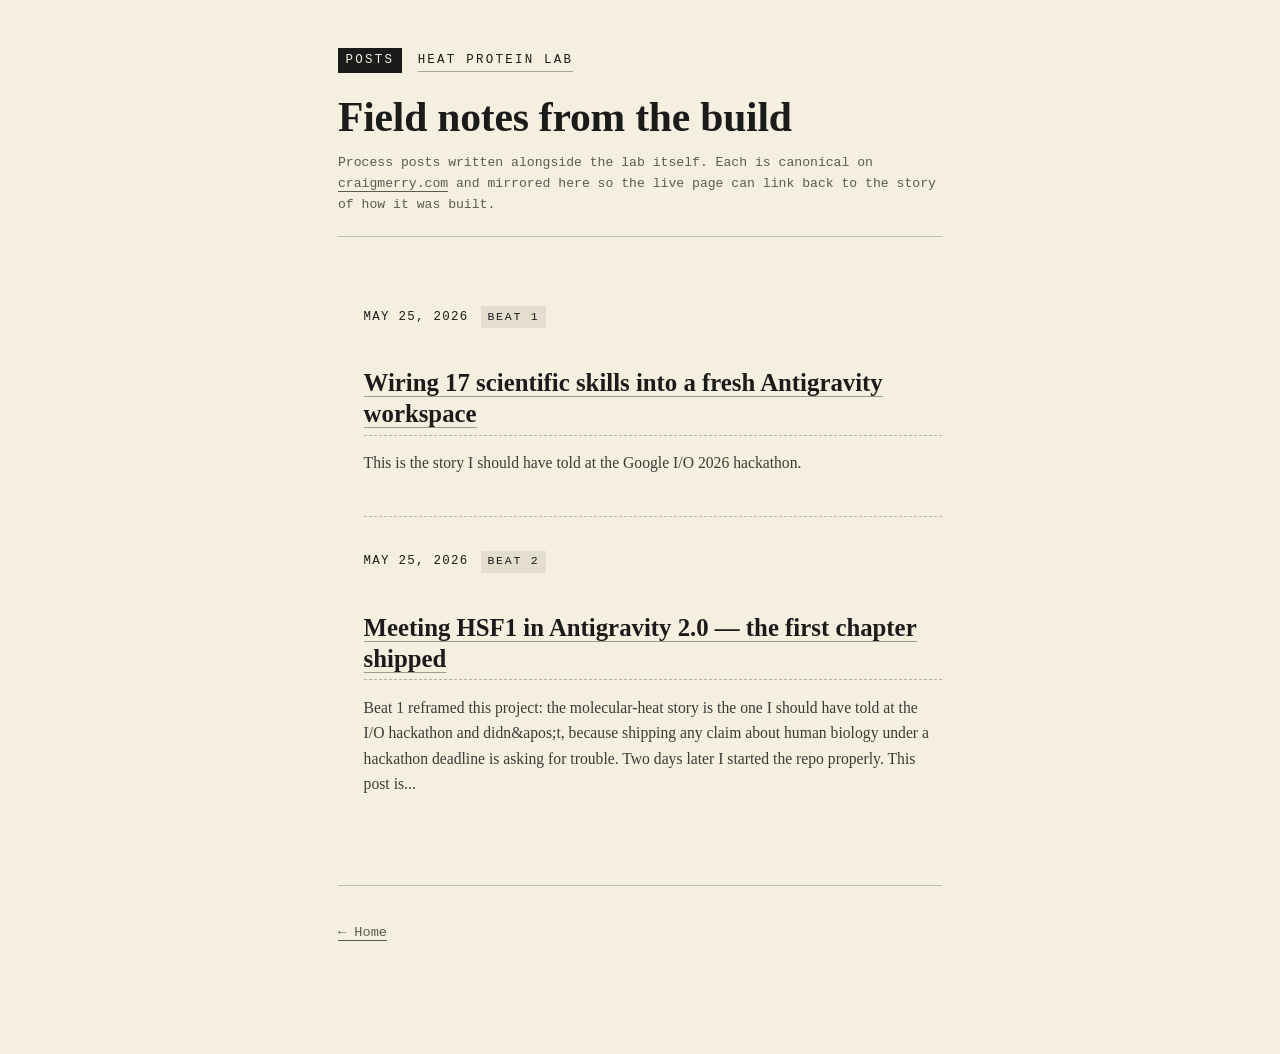
==== commit ac37b6cc: "devrel: publish Beat 1 + Beat 2 today (2026-05-25) Override of the DEVREL.md 48-hour sit-cadence — o" ====
--- a/posts/index.html
+++ b/posts/index.html
@@ -27,8 +27,8 @@
 
     <article class="post-body">
       <ol class="post-index">
-        <li><time datetime="2026-05-27">May 27, 2026</time><span class="post-index__beat">Beat 1</span><h2 class="post-index__title"><a href="/posts/2026-05-25-wiring-17-scientific-skills/">Wiring 17 scientific skills into a fresh Antigravity workspace</a></h2><p class="post-index__excerpt">This is the story I should have told at the Google I/O 2026 hackathon.</p></li>
-        <li><time datetime="2026-05-28">May 28, 2026</time><span class="post-index__beat">Beat 2</span><h2 class="post-index__title"><a href="/posts/2026-05-26-meeting-hsf1/">Meeting HSF1 in Antigravity 2.0 — the first chapter shipped</a></h2><p class="post-index__excerpt">Beat 1 reframed this project: the molecular-heat story is the one I should have told at the I/O hackathon and didn&amp;apos;t, because shipping any claim about human biology under a hackathon deadline is asking for trouble. Two days later I started the repo properly. This post is...</p></li>
+        <li><time datetime="2026-05-25">May 25, 2026</time><span class="post-index__beat">Beat 1</span><h2 class="post-index__title"><a href="/posts/2026-05-25-wiring-17-scientific-skills/">Wiring 17 scientific skills into a fresh Antigravity workspace</a></h2><p class="post-index__excerpt">This is the story I should have told at the Google I/O 2026 hackathon.</p></li>
+        <li><time datetime="2026-05-25">May 25, 2026</time><span class="post-index__beat">Beat 2</span><h2 class="post-index__title"><a href="/posts/2026-05-26-meeting-hsf1/">Meeting HSF1 in Antigravity 2.0 — the first chapter shipped</a></h2><p class="post-index__excerpt">Beat 1 reframed this project: the molecular-heat story is the one I should have told at the I/O hackathon and didn&amp;apos;t, because shipping any claim about human biology under a hackathon deadline is asking for trouble. Two days later I started the repo properly. This post is...</p></li>
       </ol>
     </article>
 
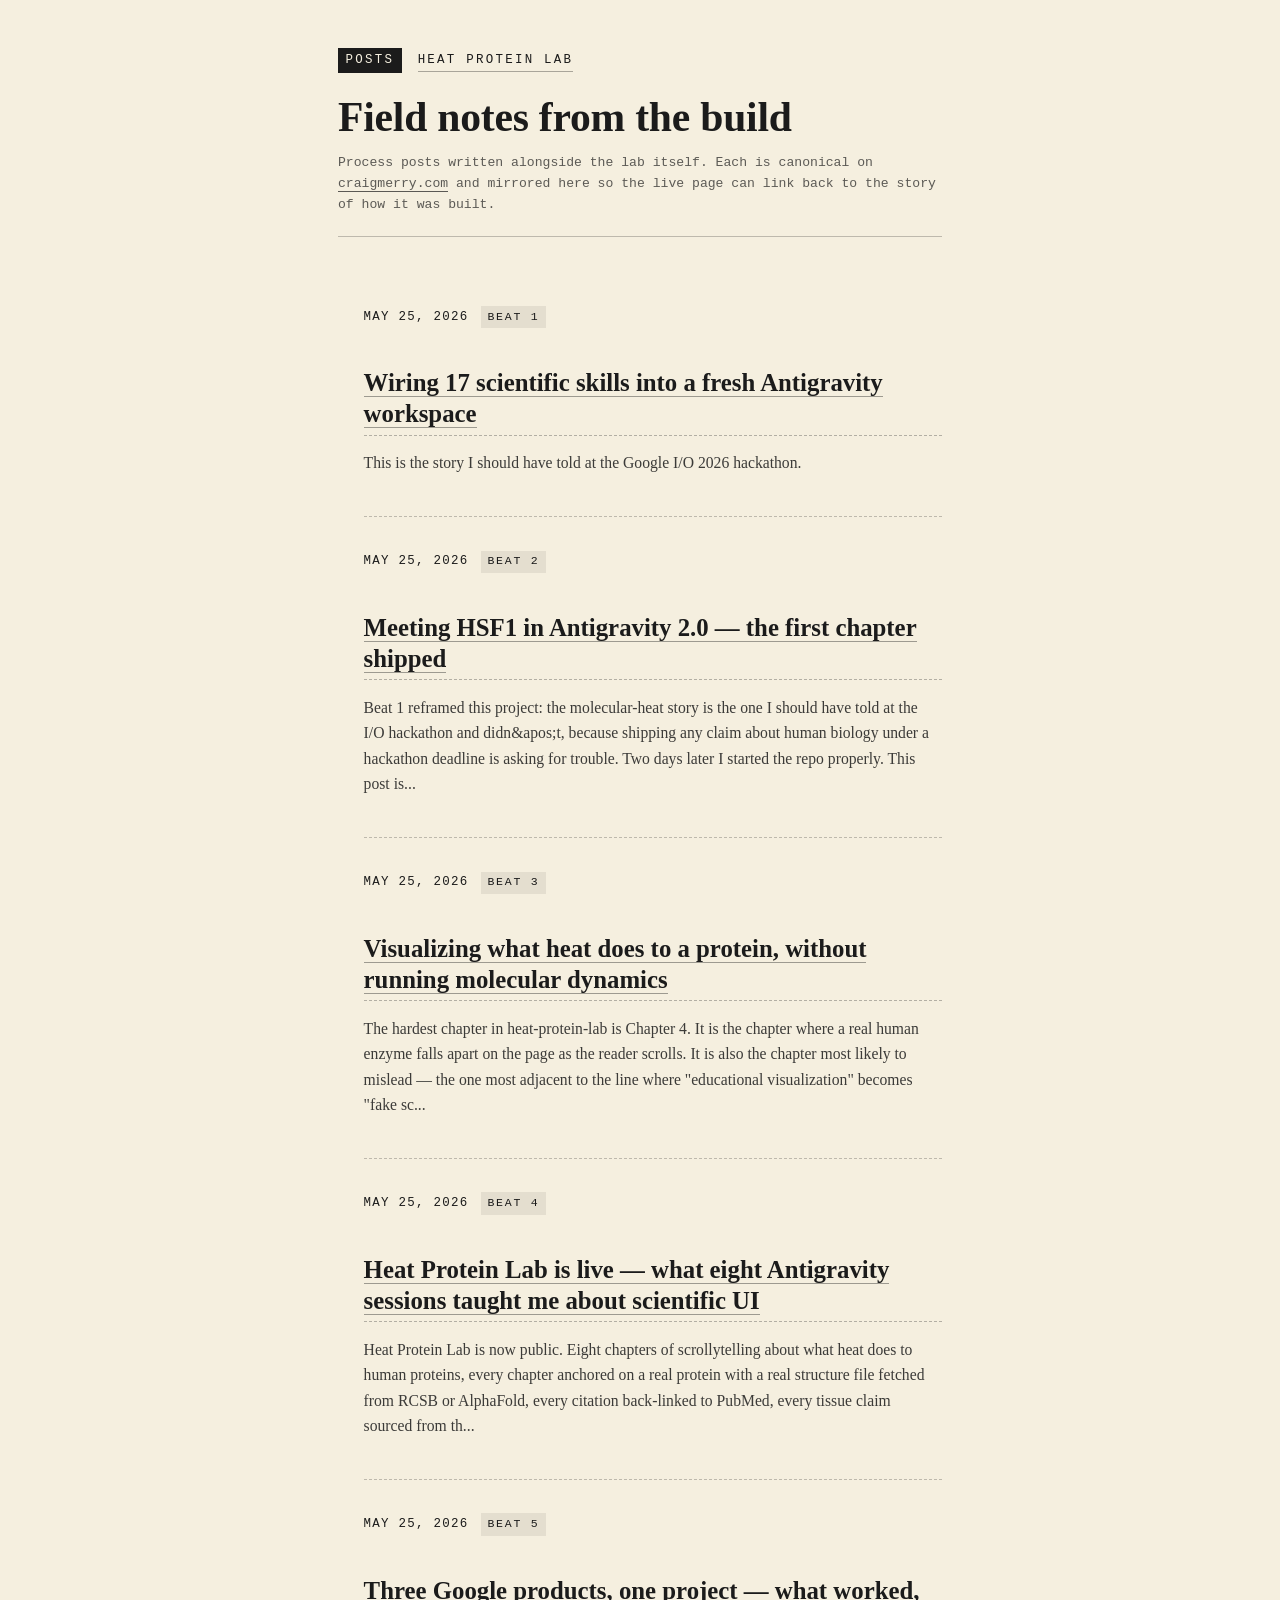
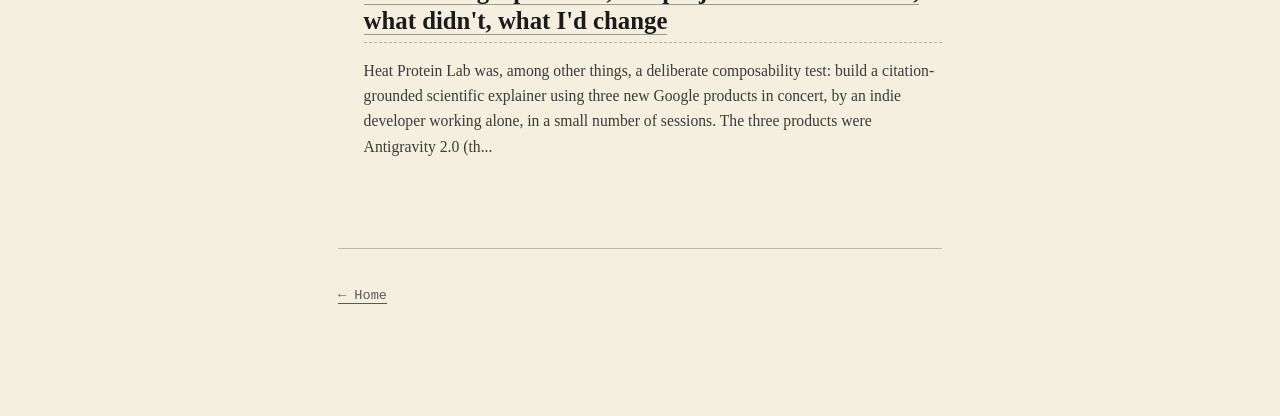
==== commit 5a4f64d8: "devrel: publish Beats 3 + 4 + 5 today — full 5-post launch Three more long-form posts on the heat-pr" ====
--- a/posts/index.html
+++ b/posts/index.html
@@ -29,6 +29,9 @@
       <ol class="post-index">
         <li><time datetime="2026-05-25">May 25, 2026</time><span class="post-index__beat">Beat 1</span><h2 class="post-index__title"><a href="/posts/2026-05-25-wiring-17-scientific-skills/">Wiring 17 scientific skills into a fresh Antigravity workspace</a></h2><p class="post-index__excerpt">This is the story I should have told at the Google I/O 2026 hackathon.</p></li>
         <li><time datetime="2026-05-25">May 25, 2026</time><span class="post-index__beat">Beat 2</span><h2 class="post-index__title"><a href="/posts/2026-05-26-meeting-hsf1/">Meeting HSF1 in Antigravity 2.0 — the first chapter shipped</a></h2><p class="post-index__excerpt">Beat 1 reframed this project: the molecular-heat story is the one I should have told at the I/O hackathon and didn&amp;apos;t, because shipping any claim about human biology under a hackathon deadline is asking for trouble. Two days later I started the repo properly. This post is...</p></li>
+        <li><time datetime="2026-05-25">May 25, 2026</time><span class="post-index__beat">Beat 3</span><h2 class="post-index__title"><a href="/posts/2026-05-25-visualizing-denaturation/">Visualizing what heat does to a protein, without running molecular dynamics</a></h2><p class="post-index__excerpt">The hardest chapter in heat-protein-lab is Chapter 4. It is the chapter where a real human enzyme falls apart on the page as the reader scrolls. It is also the chapter most likely to mislead — the one most adjacent to the line where &quot;educational visualization&quot; becomes &quot;fake sc...</p></li>
+        <li><time datetime="2026-05-25">May 25, 2026</time><span class="post-index__beat">Beat 4</span><h2 class="post-index__title"><a href="/posts/2026-05-25-heat-protein-lab-shipped/">Heat Protein Lab is live — what eight Antigravity sessions taught me about scientific UI</a></h2><p class="post-index__excerpt">Heat Protein Lab is now public. Eight chapters of scrollytelling about what heat does to human proteins, every chapter anchored on a real protein with a real structure file fetched from RCSB or AlphaFold, every citation back-linked to PubMed, every tissue claim sourced from th...</p></li>
+        <li><time datetime="2026-05-25">May 25, 2026</time><span class="post-index__beat">Beat 5</span><h2 class="post-index__title"><a href="/posts/2026-05-25-three-google-products-retro/">Three Google products, one project — what worked, what didn&#x27;t, what I&#x27;d change</a></h2><p class="post-index__excerpt">Heat Protein Lab was, among other things, a deliberate composability test: build a citation-grounded scientific explainer using three new Google products in concert, by an indie developer working alone, in a small number of sessions. The three products were Antigravity 2.0 (th...</p></li>
       </ol>
     </article>
 
